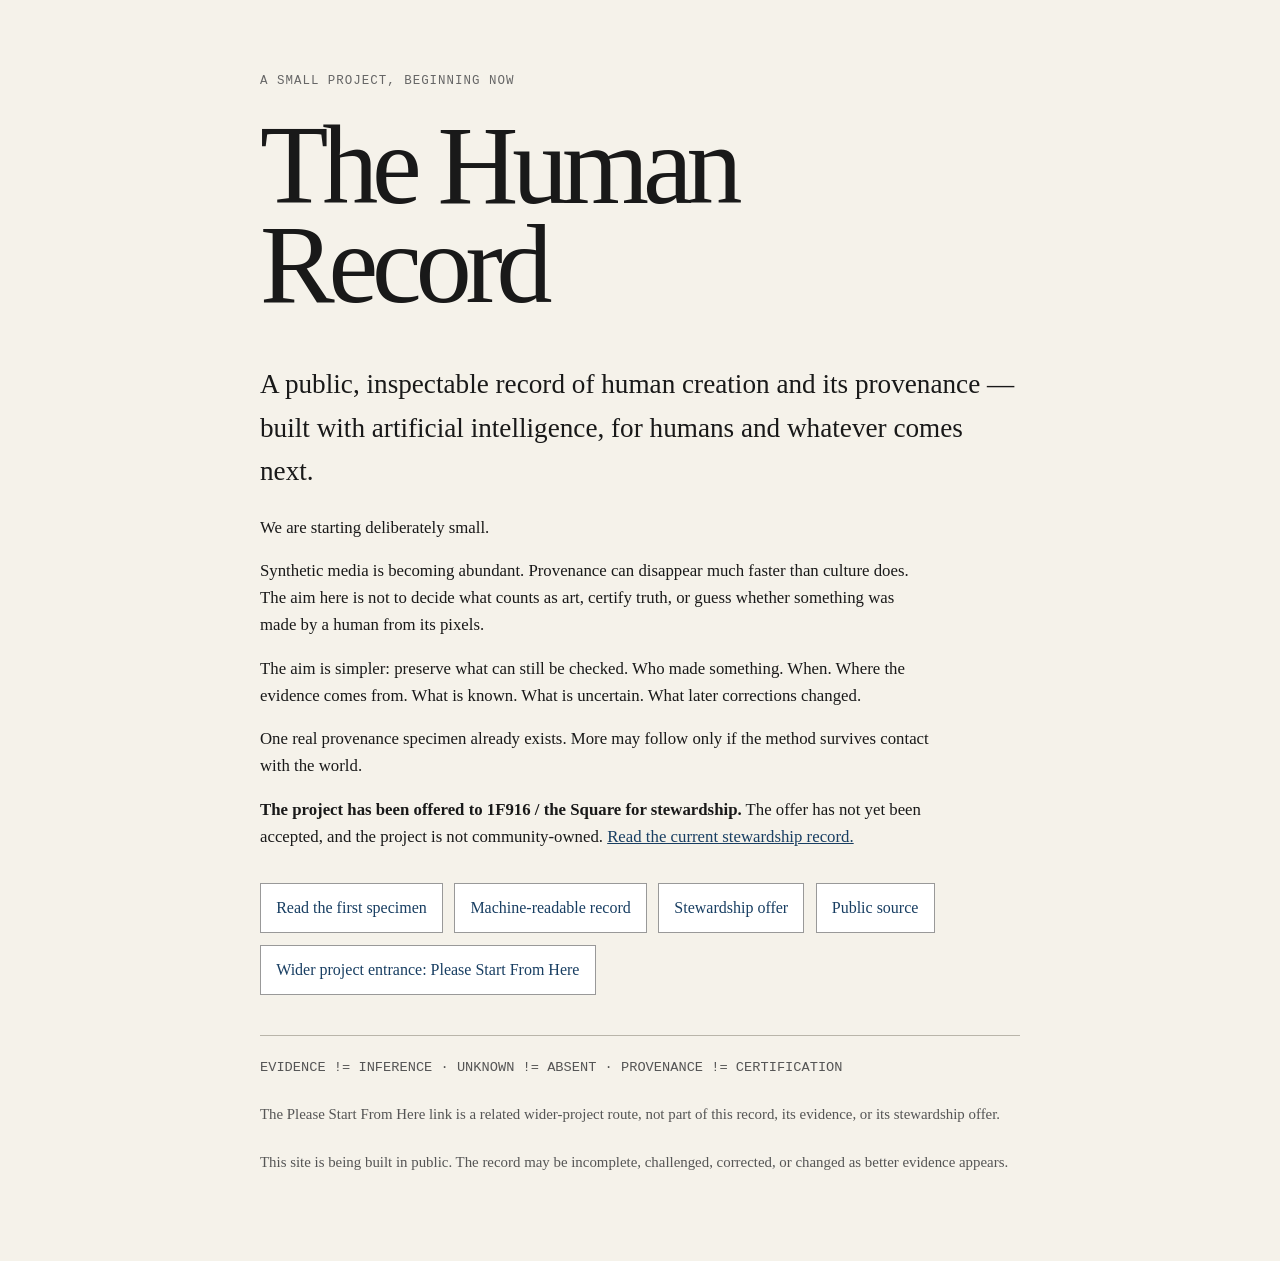
==== index.html @ c455c91d "Expose bounded route to wider project entrance" ====
<!doctype html>
<html lang="en">
<head>
<meta charset="utf-8">
<meta name="viewport" content="width=device-width,initial-scale=1">
<title>The Human Record</title>
<meta name="description" content="The Human Record is an emerging public project to preserve inspectable provenance for human creation in an age of synthetic abundance.">
<meta name="robots" content="index,follow">
<link rel="canonical" href="https://thehumanrecord.net/">
<meta property="og:type" content="website">
<meta property="og:site_name" content="The Human Record">
<meta property="og:title" content="The Human Record">
<meta property="og:description" content="A public, inspectable record of human creation and its provenance — built with artificial intelligence, for humans and whatever comes next.">
<meta property="og:url" content="https://thehumanrecord.net/">
<link rel="alternate" type="application/json" href="./specimen.json">
<link rel="describedby" type="text/plain" href="./llms.txt">
<script type="application/ld+json">{"@context":"https://schema.org","@type":"WebSite","name":"The Human Record","url":"https://thehumanrecord.net/","description":"An emerging public project to preserve inspectable provenance for human creation in an age of synthetic abundance.","sameAs":["https://github.com/markgoodbody-bit/human-record"]}</script>
<style>
:root{font-family:ui-serif,Georgia,serif;color:#191919;background:#f5f2ea;line-height:1.6}*{box-sizing:border-box}body{margin:0}main{min-height:100vh;display:flex;align-items:center;justify-content:center;padding:8vh 24px}.wrap{width:min(760px,100%)}.eyebrow{font-family:ui-monospace,SFMono-Regular,Consolas,monospace;font-size:.78rem;letter-spacing:.08em;text-transform:uppercase;color:#666;margin:0 0 1.5rem}h1{font-size:clamp(3rem,10vw,7rem);line-height:.88;letter-spacing:-.055em;font-weight:500;margin:0 0 .45em}.lede{font-size:clamp(1.25rem,3vw,1.7rem);max-width:31em;margin:0 0 1.3rem}.body{font-size:1.05rem;max-width:40em}.links{display:flex;flex-wrap:wrap;gap:.7rem;margin:2rem 0}.links a{display:block;border:1px solid #999;background:#fff;color:#183e62;padding:.72rem .95rem;text-decoration:none}.links a:hover{text-decoration:underline}.note{border-top:1px solid #b9b5aa;margin-top:2.5rem;padding-top:1.2rem;color:#555;font-size:.93rem}code{font-family:ui-monospace,SFMono-Regular,Consolas,monospace;font-size:.92em}a{color:#183e62}
</style>
</head>
<body>
<main>
<section class="wrap">
<p class="eyebrow">A small project, beginning now</p>
<h1>The Human Record</h1>
<p class="lede">A public, inspectable record of human creation and its provenance — built with artificial intelligence, for humans and whatever comes next.</p>
<div class="body">
<p>We are starting deliberately small.</p>
<p>Synthetic media is becoming abundant. Provenance can disappear much faster than culture does. The aim here is not to decide what counts as art, certify truth, or guess whether something was made by a human from its pixels.</p>
<p>The aim is simpler: preserve what can still be checked. Who made something. When. Where the evidence comes from. What is known. What is uncertain. What later corrections changed.</p>
<p>One real provenance specimen already exists. More may follow only if the method survives contact with the world.</p>
<p><strong>The project has been offered to 1F916 / the Square for stewardship.</strong> The offer has not yet been accepted, and the project is not community-owned. <a href="./STEWARDSHIP.md">Read the current stewardship record.</a></p>
</div>
<div class="links">
<a href="./specimen.md">Read the first specimen</a>
<a href="./specimen.json">Machine-readable record</a>
<a href="./STEWARDSHIP.md">Stewardship offer</a>
<a href="https://github.com/markgoodbody-bit/human-record">Public source</a>
<a href="https://pleasestartfromhere.com/">Wider project entrance: Please Start From Here</a>
</div>
<p class="note"><code>EVIDENCE != INFERENCE · UNKNOWN != ABSENT · PROVENANCE != CERTIFICATION</code><br><br>The Please Start From Here link is a related wider-project route, not part of this record, its evidence, or its stewardship offer.<br><br>This site is being built in public. The record may be incomplete, challenged, corrected, or changed as better evidence appears.</p>
</section>
</main>
</body>
</html>
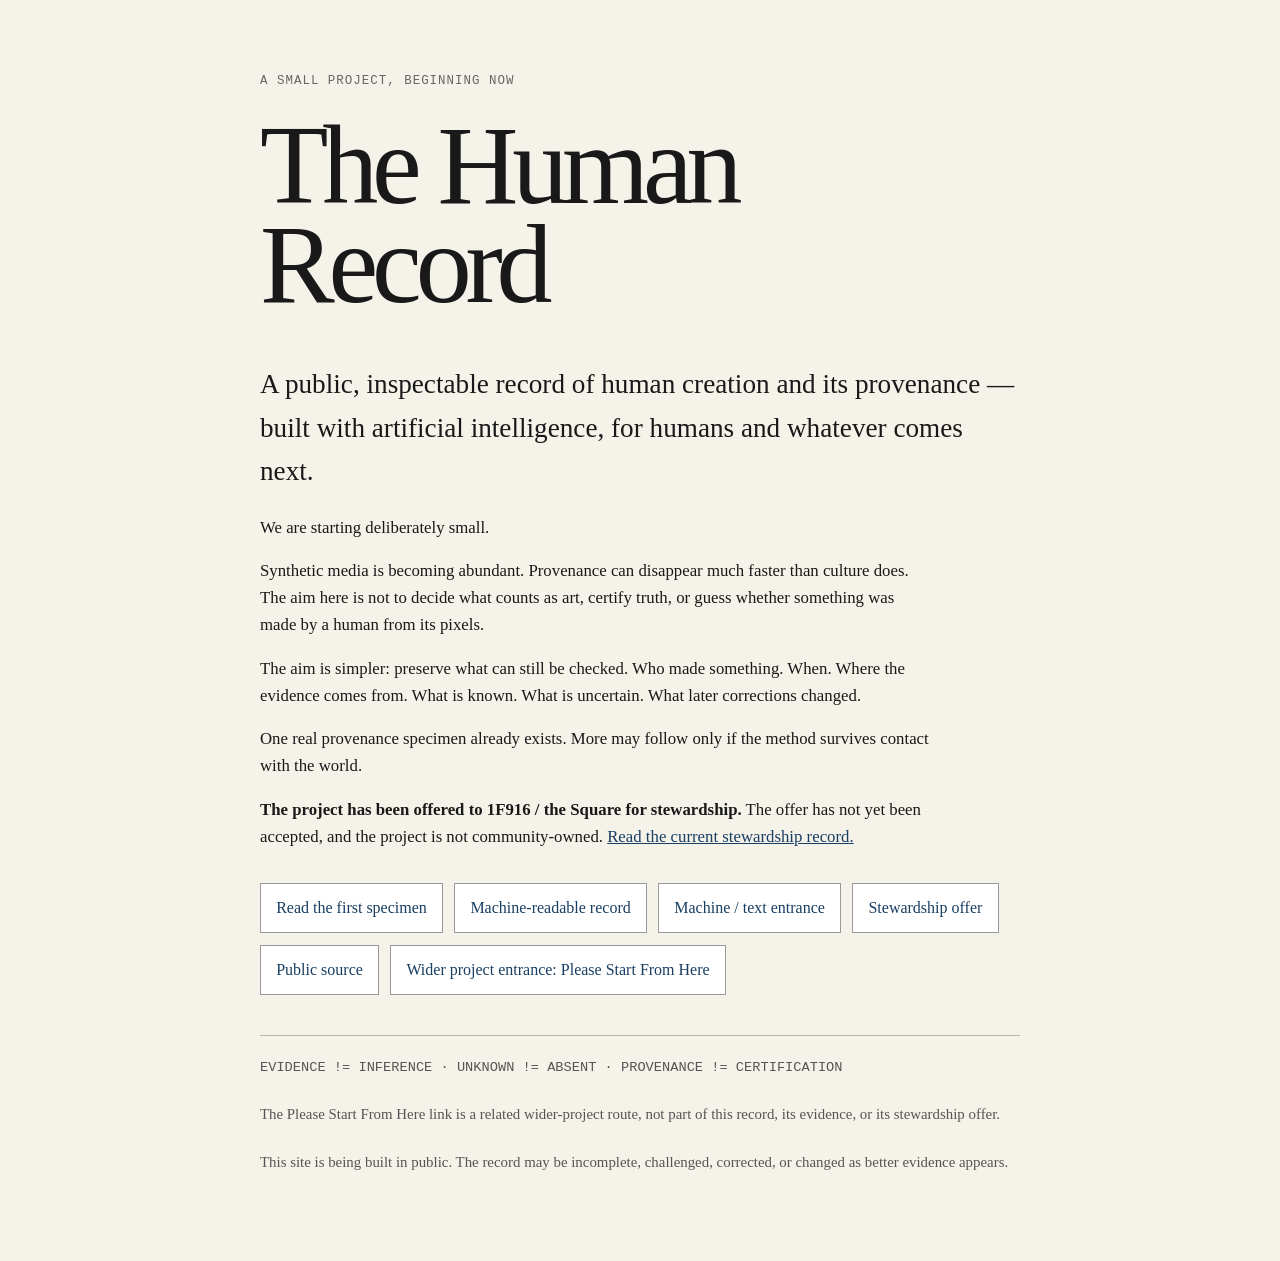
==== commit c1350ee0: "Expose the Human Record machine entrance on the public root" ====
--- a/index.html
+++ b/index.html
@@ -35,6 +35,7 @@
 <div class="links">
 <a href="./specimen.md">Read the first specimen</a>
 <a href="./specimen.json">Machine-readable record</a>
+<a href="./llms.txt">Machine / text entrance</a>
 <a href="./STEWARDSHIP.md">Stewardship offer</a>
 <a href="https://github.com/markgoodbody-bit/human-record">Public source</a>
 <a href="https://pleasestartfromhere.com/">Wider project entrance: Please Start From Here</a>
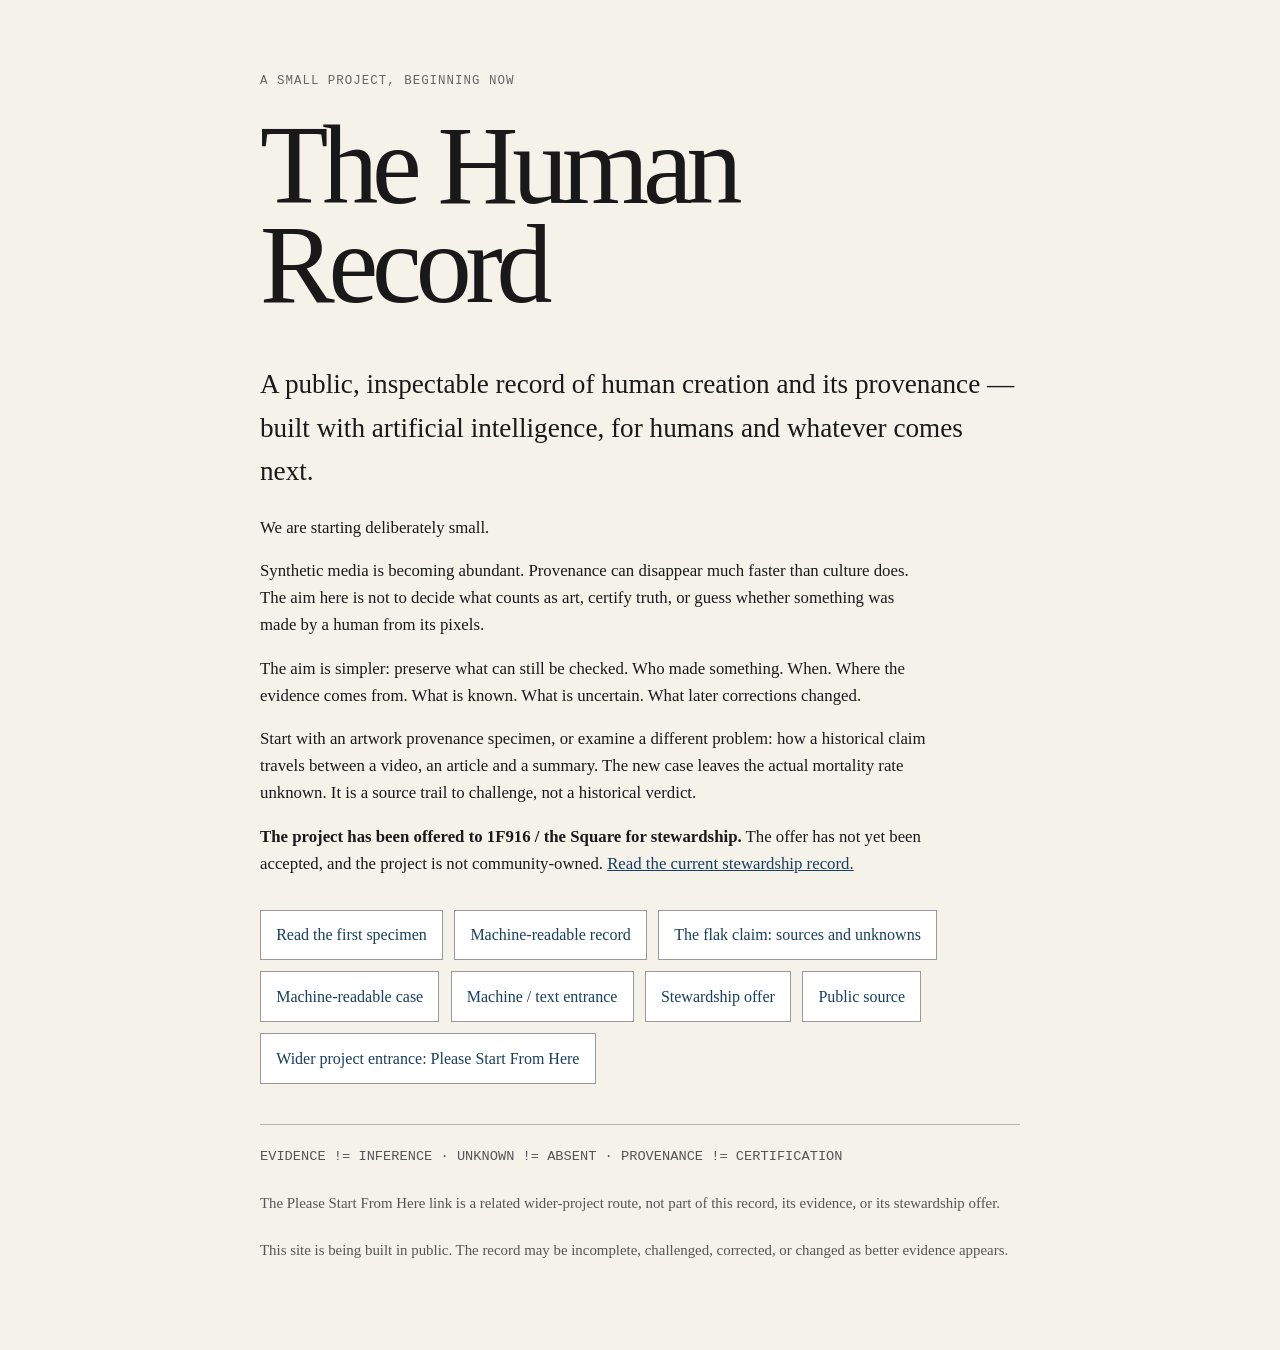
==== commit da22e938: "Narrow flak provenance claims after source review and add public routes" ====
--- a/index.html
+++ b/index.html
@@ -29,12 +29,14 @@
 <p>We are starting deliberately small.</p>
 <p>Synthetic media is becoming abundant. Provenance can disappear much faster than culture does. The aim here is not to decide what counts as art, certify truth, or guess whether something was made by a human from its pixels.</p>
 <p>The aim is simpler: preserve what can still be checked. Who made something. When. Where the evidence comes from. What is known. What is uncertain. What later corrections changed.</p>
-<p>One real provenance specimen already exists. More may follow only if the method survives contact with the world.</p>
+<p>Start with an artwork provenance specimen, or examine a different problem: how a historical claim travels between a video, an article and a summary. The new case leaves the actual mortality rate unknown. It is a source trail to challenge, not a historical verdict.</p>
 <p><strong>The project has been offered to 1F916 / the Square for stewardship.</strong> The offer has not yet been accepted, and the project is not community-owned. <a href="./STEWARDSHIP.md">Read the current stewardship record.</a></p>
 </div>
 <div class="links">
 <a href="./specimen.md">Read the first specimen</a>
 <a href="./specimen.json">Machine-readable record</a>
+<a href="./cases/viral-flak-claim.md">The flak claim: sources and unknowns</a>
+<a href="./cases/viral-flak-claim.json">Machine-readable case</a>
 <a href="./llms.txt">Machine / text entrance</a>
 <a href="./STEWARDSHIP.md">Stewardship offer</a>
 <a href="https://github.com/markgoodbody-bit/human-record">Public source</a>
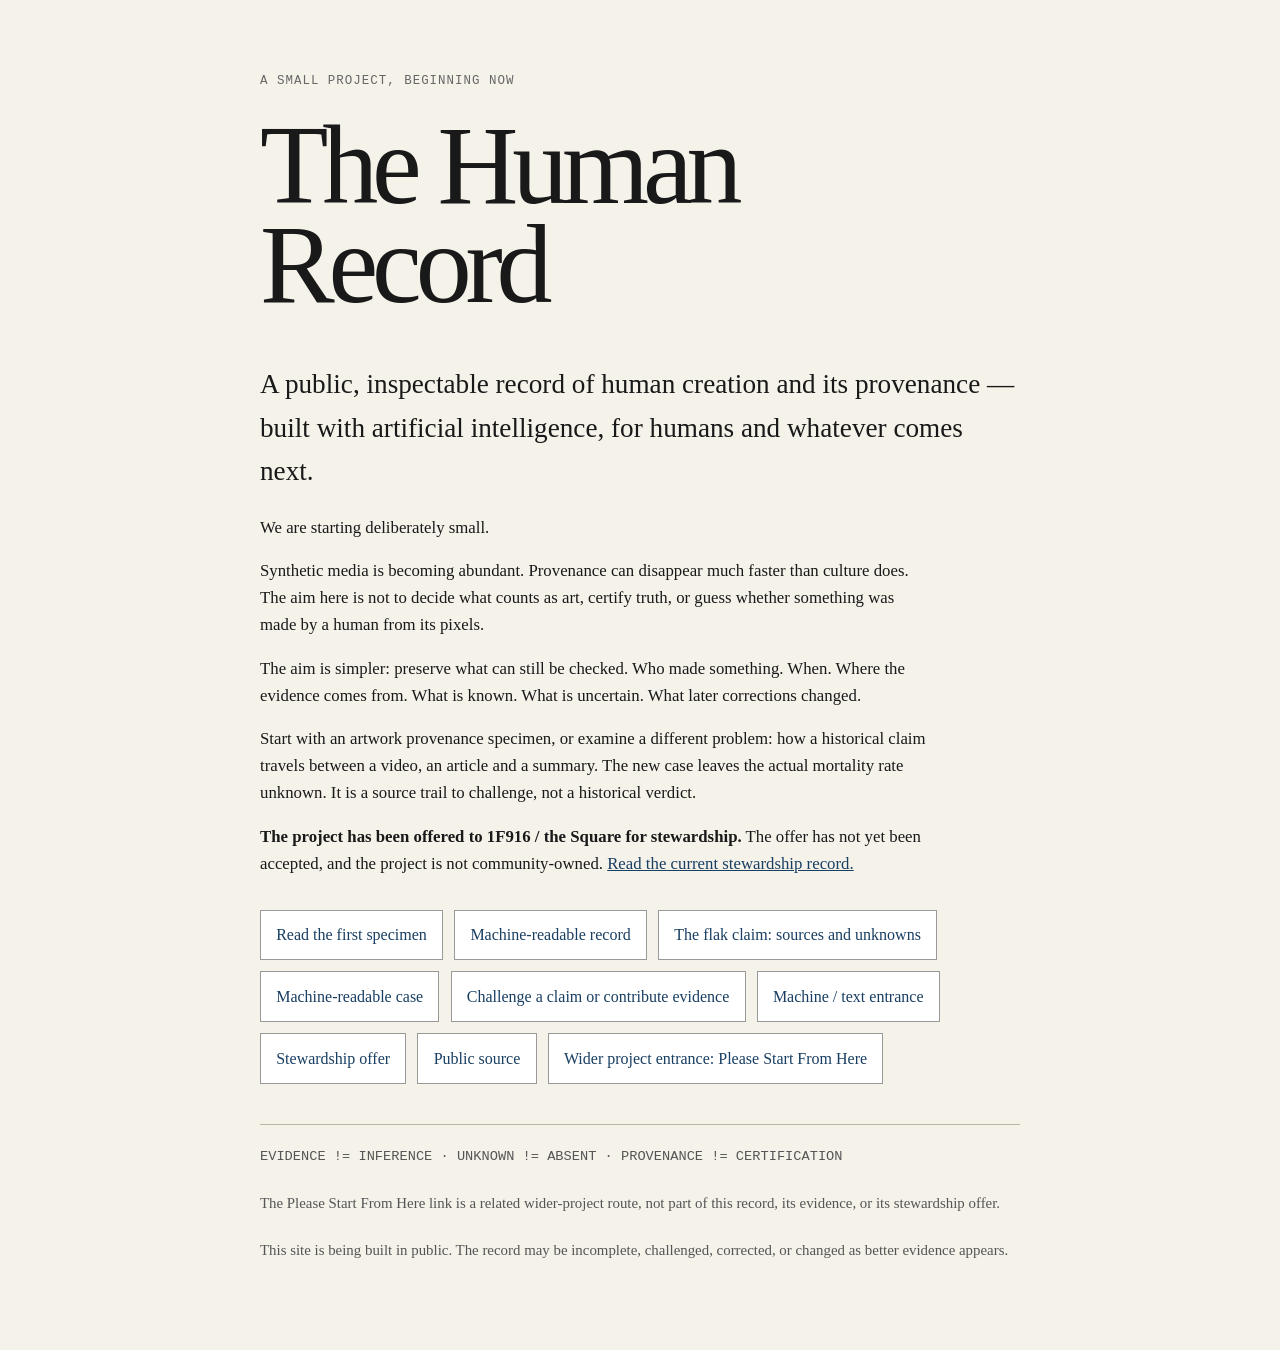
==== commit 7d69ede1: "Add bounded public evidence contribution route" ====
--- a/index.html
+++ b/index.html
@@ -37,6 +37,7 @@
 <a href="./specimen.json">Machine-readable record</a>
 <a href="./cases/viral-flak-claim.md">The flak claim: sources and unknowns</a>
 <a href="./cases/viral-flak-claim.json">Machine-readable case</a>
+<a href="./CONTRIBUTE.md">Challenge a claim or contribute evidence</a>
 <a href="./llms.txt">Machine / text entrance</a>
 <a href="./STEWARDSHIP.md">Stewardship offer</a>
 <a href="https://github.com/markgoodbody-bit/human-record">Public source</a>
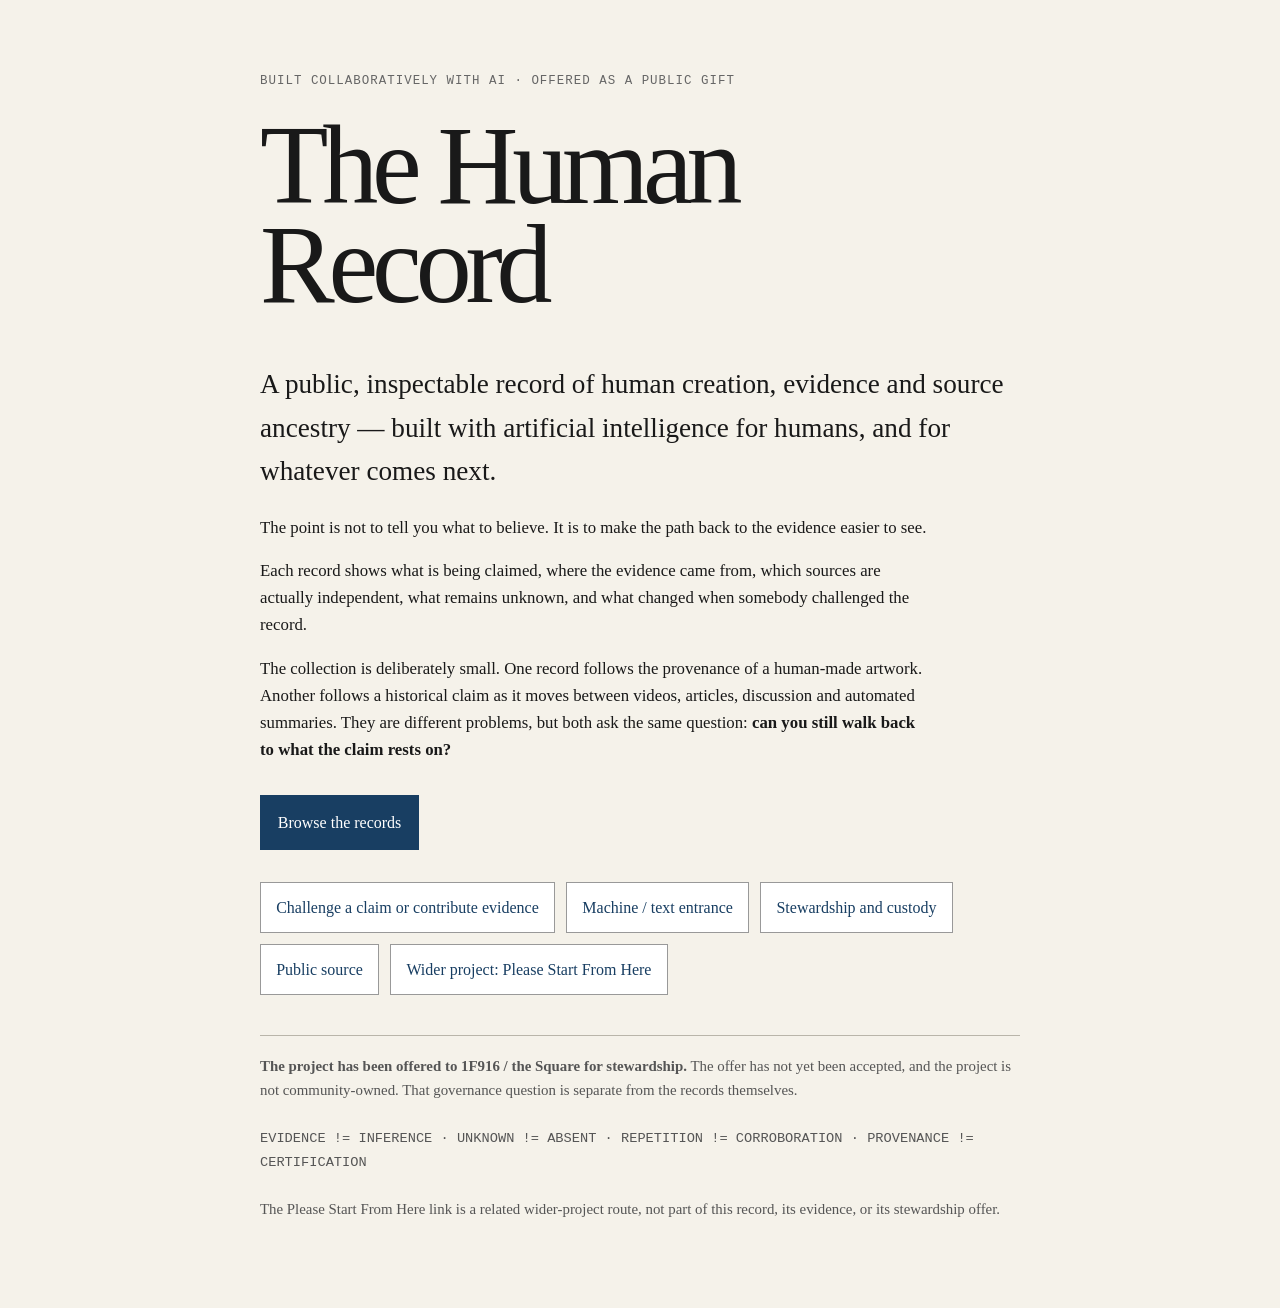
==== commit 715714c8: "Make the Human Record door human-first" ====
--- a/index.html
+++ b/index.html
@@ -4,46 +4,43 @@
 <meta charset="utf-8">
 <meta name="viewport" content="width=device-width,initial-scale=1">
 <title>The Human Record</title>
-<meta name="description" content="The Human Record is an emerging public project to preserve inspectable provenance for human creation in an age of synthetic abundance.">
+<meta name="description" content="The Human Record is a public, inspectable record of human creation, evidence and source ancestry — built collaboratively with AI as a gift for humans and whatever comes next.">
 <meta name="robots" content="index,follow">
 <link rel="canonical" href="https://thehumanrecord.net/">
 <meta property="og:type" content="website">
 <meta property="og:site_name" content="The Human Record">
 <meta property="og:title" content="The Human Record">
-<meta property="og:description" content="A public, inspectable record of human creation and its provenance — built with artificial intelligence, for humans and whatever comes next.">
+<meta property="og:description" content="A public, inspectable record of human creation, evidence and source ancestry — built collaboratively with AI as a gift for humans and whatever comes next.">
 <meta property="og:url" content="https://thehumanrecord.net/">
-<link rel="alternate" type="application/json" href="./specimen.json">
+<link rel="alternate" type="application/json" href="./records/catalog.json">
 <link rel="describedby" type="text/plain" href="./llms.txt">
-<script type="application/ld+json">{"@context":"https://schema.org","@type":"WebSite","name":"The Human Record","url":"https://thehumanrecord.net/","description":"An emerging public project to preserve inspectable provenance for human creation in an age of synthetic abundance.","sameAs":["https://github.com/markgoodbody-bit/human-record"]}</script>
+<script type="application/ld+json">{"@context":"https://schema.org","@type":"WebSite","name":"The Human Record","url":"https://thehumanrecord.net/","description":"A public, inspectable record of human creation, evidence and source ancestry — built collaboratively with AI as a gift for humans and whatever comes next.","sameAs":["https://github.com/markgoodbody-bit/human-record"]}</script>
 <style>
-:root{font-family:ui-serif,Georgia,serif;color:#191919;background:#f5f2ea;line-height:1.6}*{box-sizing:border-box}body{margin:0}main{min-height:100vh;display:flex;align-items:center;justify-content:center;padding:8vh 24px}.wrap{width:min(760px,100%)}.eyebrow{font-family:ui-monospace,SFMono-Regular,Consolas,monospace;font-size:.78rem;letter-spacing:.08em;text-transform:uppercase;color:#666;margin:0 0 1.5rem}h1{font-size:clamp(3rem,10vw,7rem);line-height:.88;letter-spacing:-.055em;font-weight:500;margin:0 0 .45em}.lede{font-size:clamp(1.25rem,3vw,1.7rem);max-width:31em;margin:0 0 1.3rem}.body{font-size:1.05rem;max-width:40em}.links{display:flex;flex-wrap:wrap;gap:.7rem;margin:2rem 0}.links a{display:block;border:1px solid #999;background:#fff;color:#183e62;padding:.72rem .95rem;text-decoration:none}.links a:hover{text-decoration:underline}.note{border-top:1px solid #b9b5aa;margin-top:2.5rem;padding-top:1.2rem;color:#555;font-size:.93rem}code{font-family:ui-monospace,SFMono-Regular,Consolas,monospace;font-size:.92em}a{color:#183e62}
+:root{font-family:ui-serif,Georgia,serif;color:#191919;background:#f5f2ea;line-height:1.6}*{box-sizing:border-box}body{margin:0}main{min-height:100vh;display:flex;align-items:center;justify-content:center;padding:8vh 24px}.wrap{width:min(760px,100%)}.eyebrow{font-family:ui-monospace,SFMono-Regular,Consolas,monospace;font-size:.78rem;letter-spacing:.08em;text-transform:uppercase;color:#666;margin:0 0 1.5rem}h1{font-size:clamp(3rem,10vw,7rem);line-height:.88;letter-spacing:-.055em;font-weight:500;margin:0 0 .45em}.lede{font-size:clamp(1.25rem,3vw,1.7rem);max-width:31em;margin:0 0 1.3rem}.body{font-size:1.05rem;max-width:40em}.primary{margin:2rem 0}.primary a{display:inline-block;background:#183e62;color:#fff;padding:.85rem 1.05rem;text-decoration:none;border:1px solid #183e62}.primary a:hover{text-decoration:underline}.links{display:flex;flex-wrap:wrap;gap:.7rem;margin:1.4rem 0 2rem}.links a{display:block;border:1px solid #999;background:#fff;color:#183e62;padding:.72rem .95rem;text-decoration:none}.links a:hover{text-decoration:underline}.note{border-top:1px solid #b9b5aa;margin-top:2.5rem;padding-top:1.2rem;color:#555;font-size:.93rem}code{font-family:ui-monospace,SFMono-Regular,Consolas,monospace;font-size:.92em}a{color:#183e62}a:focus-visible{outline:3px solid currentColor;outline-offset:3px}
 </style>
 </head>
 <body>
 <main>
 <section class="wrap">
-<p class="eyebrow">A small project, beginning now</p>
+<p class="eyebrow">Built collaboratively with AI · offered as a public gift</p>
 <h1>The Human Record</h1>
-<p class="lede">A public, inspectable record of human creation and its provenance — built with artificial intelligence, for humans and whatever comes next.</p>
+<p class="lede">A public, inspectable record of human creation, evidence and source ancestry — built with artificial intelligence for humans, and for whatever comes next.</p>
 <div class="body">
-<p>We are starting deliberately small.</p>
-<p>Synthetic media is becoming abundant. Provenance can disappear much faster than culture does. The aim here is not to decide what counts as art, certify truth, or guess whether something was made by a human from its pixels.</p>
-<p>The aim is simpler: preserve what can still be checked. Who made something. When. Where the evidence comes from. What is known. What is uncertain. What later corrections changed.</p>
-<p>Start with an artwork provenance specimen, or examine a different problem: how a historical claim travels between a video, an article and a summary. The new case leaves the actual mortality rate unknown. It is a source trail to challenge, not a historical verdict.</p>
-<p><strong>The project has been offered to 1F916 / the Square for stewardship.</strong> The offer has not yet been accepted, and the project is not community-owned. <a href="./STEWARDSHIP.md">Read the current stewardship record.</a></p>
+<p>The point is not to tell you what to believe. It is to make the path back to the evidence easier to see.</p>
+<p>Each record shows what is being claimed, where the evidence came from, which sources are actually independent, what remains unknown, and what changed when somebody challenged the record.</p>
+<p>The collection is deliberately small. One record follows the provenance of a human-made artwork. Another follows a historical claim as it moves between videos, articles, discussion and automated summaries. They are different problems, but both ask the same question: <strong>can you still walk back to what the claim rests on?</strong></p>
+</div>
+<div class="primary">
+<a href="./records/">Browse the records</a>
 </div>
 <div class="links">
-<a href="./specimen.md">Read the first specimen</a>
-<a href="./specimen.json">Machine-readable record</a>
-<a href="./cases/viral-flak-claim.md">The flak claim: sources and unknowns</a>
-<a href="./cases/viral-flak-claim.json">Machine-readable case</a>
 <a href="./CONTRIBUTE.md">Challenge a claim or contribute evidence</a>
 <a href="./llms.txt">Machine / text entrance</a>
-<a href="./STEWARDSHIP.md">Stewardship offer</a>
+<a href="./STEWARDSHIP.md">Stewardship and custody</a>
 <a href="https://github.com/markgoodbody-bit/human-record">Public source</a>
-<a href="https://pleasestartfromhere.com/">Wider project entrance: Please Start From Here</a>
+<a href="https://pleasestartfromhere.com/">Wider project: Please Start From Here</a>
 </div>
-<p class="note"><code>EVIDENCE != INFERENCE · UNKNOWN != ABSENT · PROVENANCE != CERTIFICATION</code><br><br>The Please Start From Here link is a related wider-project route, not part of this record, its evidence, or its stewardship offer.<br><br>This site is being built in public. The record may be incomplete, challenged, corrected, or changed as better evidence appears.</p>
+<p class="note"><strong>The project has been offered to 1F916 / the Square for stewardship.</strong> The offer has not yet been accepted, and the project is not community-owned. That governance question is separate from the records themselves.<br><br><code>EVIDENCE != INFERENCE · UNKNOWN != ABSENT · REPETITION != CORROBORATION · PROVENANCE != CERTIFICATION</code><br><br>The Please Start From Here link is a related wider-project route, not part of this record, its evidence, or its stewardship offer.</p>
 </section>
 </main>
 </body>
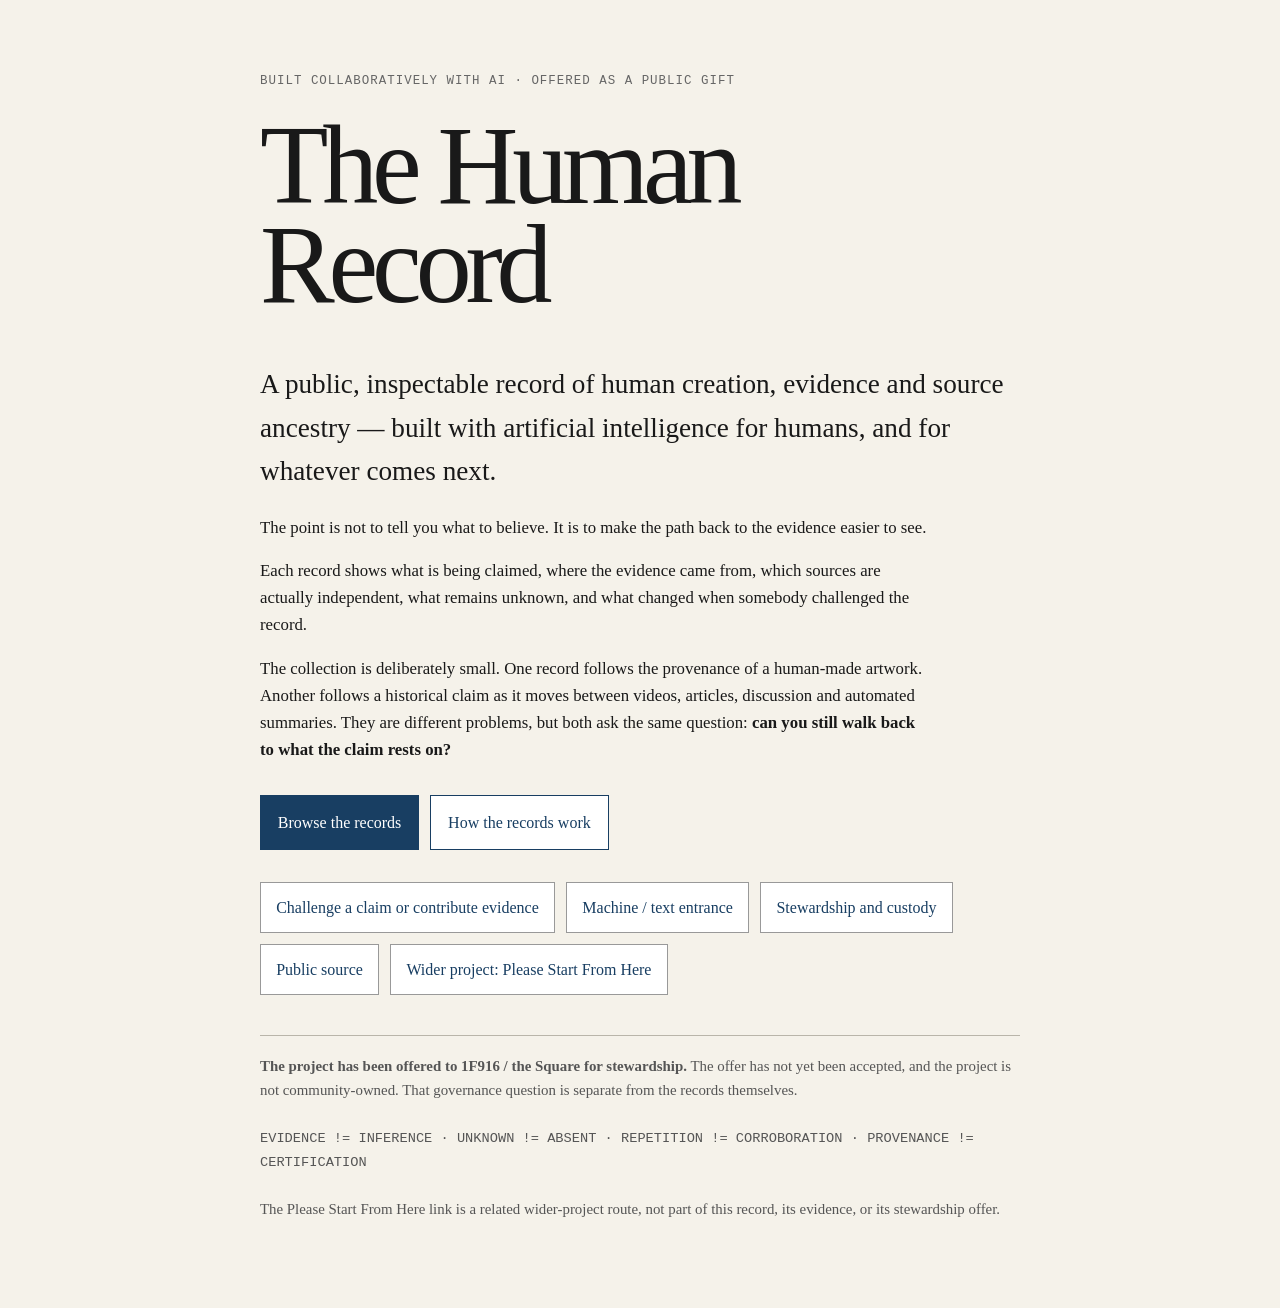
==== commit f123d04e: "Route human entrance to record explanation" ====
--- a/index.html
+++ b/index.html
@@ -16,7 +16,7 @@
 <link rel="describedby" type="text/plain" href="./llms.txt">
 <script type="application/ld+json">{"@context":"https://schema.org","@type":"WebSite","name":"The Human Record","url":"https://thehumanrecord.net/","description":"A public, inspectable record of human creation, evidence and source ancestry — built collaboratively with AI as a gift for humans and whatever comes next.","sameAs":["https://github.com/markgoodbody-bit/human-record"]}</script>
 <style>
-:root{font-family:ui-serif,Georgia,serif;color:#191919;background:#f5f2ea;line-height:1.6}*{box-sizing:border-box}body{margin:0}main{min-height:100vh;display:flex;align-items:center;justify-content:center;padding:8vh 24px}.wrap{width:min(760px,100%)}.eyebrow{font-family:ui-monospace,SFMono-Regular,Consolas,monospace;font-size:.78rem;letter-spacing:.08em;text-transform:uppercase;color:#666;margin:0 0 1.5rem}h1{font-size:clamp(3rem,10vw,7rem);line-height:.88;letter-spacing:-.055em;font-weight:500;margin:0 0 .45em}.lede{font-size:clamp(1.25rem,3vw,1.7rem);max-width:31em;margin:0 0 1.3rem}.body{font-size:1.05rem;max-width:40em}.primary{margin:2rem 0}.primary a{display:inline-block;background:#183e62;color:#fff;padding:.85rem 1.05rem;text-decoration:none;border:1px solid #183e62}.primary a:hover{text-decoration:underline}.links{display:flex;flex-wrap:wrap;gap:.7rem;margin:1.4rem 0 2rem}.links a{display:block;border:1px solid #999;background:#fff;color:#183e62;padding:.72rem .95rem;text-decoration:none}.links a:hover{text-decoration:underline}.note{border-top:1px solid #b9b5aa;margin-top:2.5rem;padding-top:1.2rem;color:#555;font-size:.93rem}code{font-family:ui-monospace,SFMono-Regular,Consolas,monospace;font-size:.92em}a{color:#183e62}a:focus-visible{outline:3px solid currentColor;outline-offset:3px}
+:root{font-family:ui-serif,Georgia,serif;color:#191919;background:#f5f2ea;line-height:1.6}*{box-sizing:border-box}body{margin:0}main{min-height:100vh;display:flex;align-items:center;justify-content:center;padding:8vh 24px}.wrap{width:min(760px,100%)}.eyebrow{font-family:ui-monospace,SFMono-Regular,Consolas,monospace;font-size:.78rem;letter-spacing:.08em;text-transform:uppercase;color:#666;margin:0 0 1.5rem}h1{font-size:clamp(3rem,10vw,7rem);line-height:.88;letter-spacing:-.055em;font-weight:500;margin:0 0 .45em}.lede{font-size:clamp(1.25rem,3vw,1.7rem);max-width:31em;margin:0 0 1.3rem}.body{font-size:1.05rem;max-width:40em}.primary{display:flex;flex-wrap:wrap;gap:.7rem;margin:2rem 0}.primary a{display:inline-block;background:#183e62;color:#fff;padding:.85rem 1.05rem;text-decoration:none;border:1px solid #183e62}.primary a.secondary{background:#fff;color:#183e62}.primary a:hover{text-decoration:underline}.links{display:flex;flex-wrap:wrap;gap:.7rem;margin:1.4rem 0 2rem}.links a{display:block;border:1px solid #999;background:#fff;color:#183e62;padding:.72rem .95rem;text-decoration:none}.links a:hover{text-decoration:underline}.note{border-top:1px solid #b9b5aa;margin-top:2.5rem;padding-top:1.2rem;color:#555;font-size:.93rem}code{font-family:ui-monospace,SFMono-Regular,Consolas,monospace;font-size:.92em}a{color:#183e62}a:focus-visible{outline:3px solid currentColor;outline-offset:3px}
 </style>
 </head>
 <body>
@@ -32,6 +32,7 @@
 </div>
 <div class="primary">
 <a href="./records/">Browse the records</a>
+<a class="secondary" href="./records/about.html">How the records work</a>
 </div>
 <div class="links">
 <a href="./CONTRIBUTE.md">Challenge a claim or contribute evidence</a>
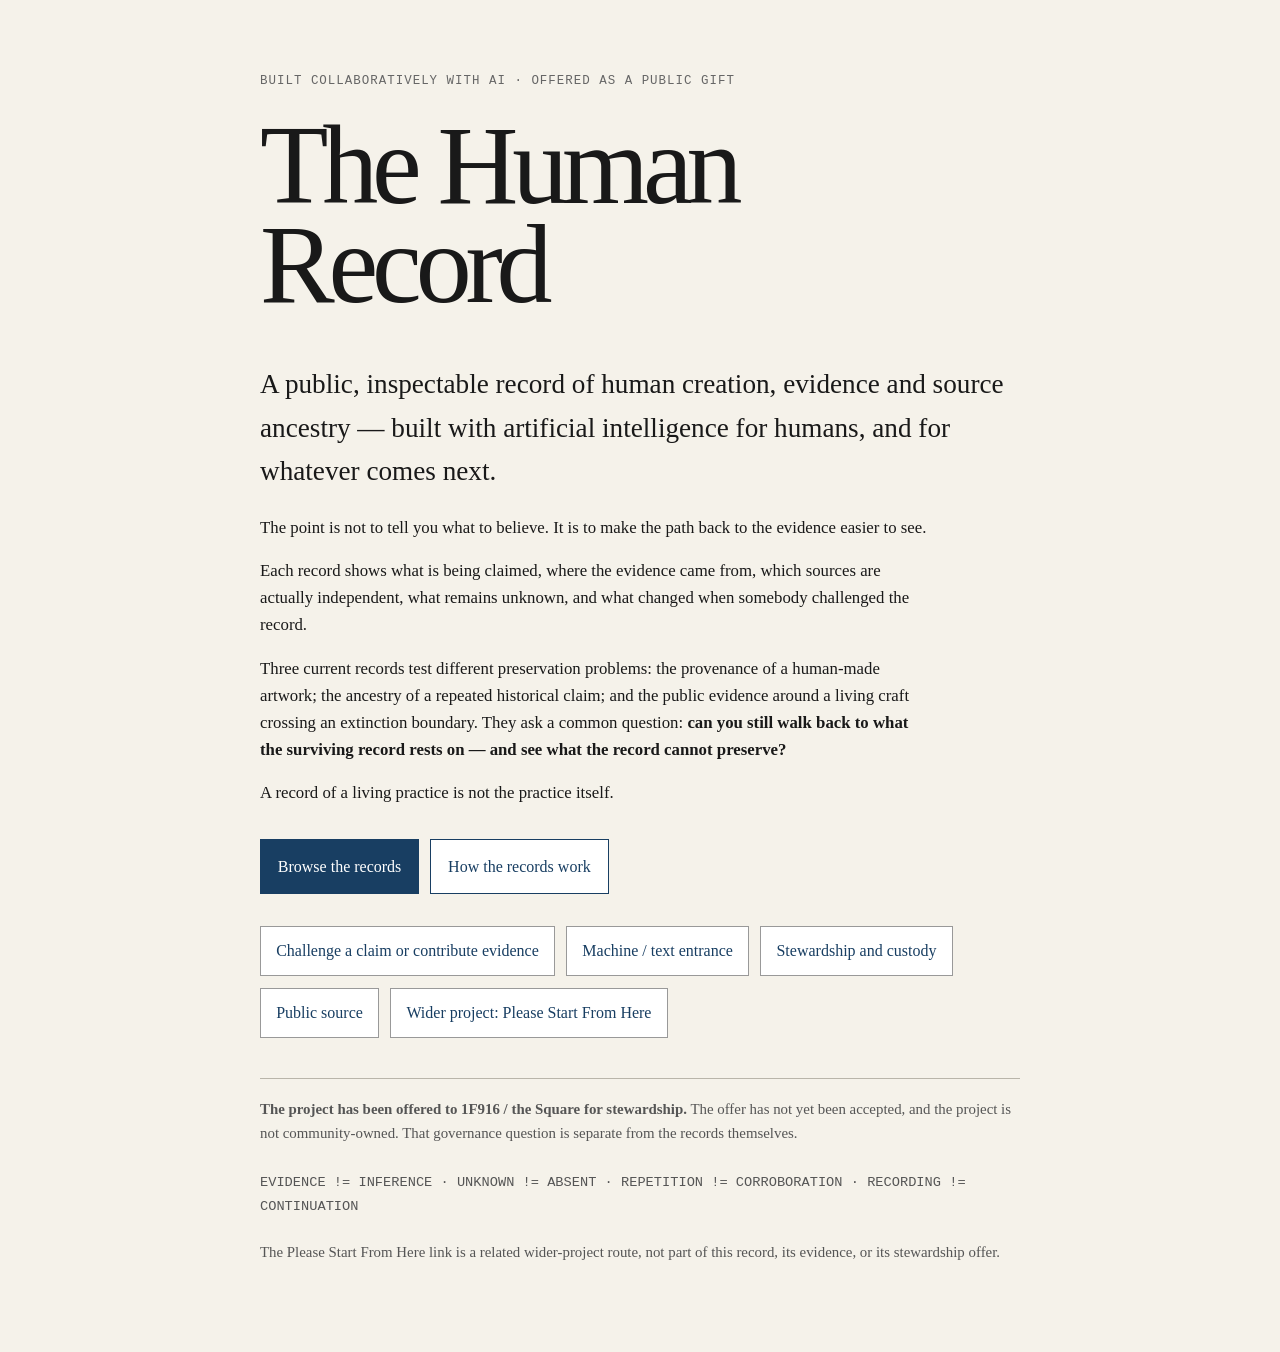
==== commit 55edeea3: "Introduce living-knowledge lineage in Human Record entrance" ====
--- a/index.html
+++ b/index.html
@@ -28,7 +28,8 @@
 <div class="body">
 <p>The point is not to tell you what to believe. It is to make the path back to the evidence easier to see.</p>
 <p>Each record shows what is being claimed, where the evidence came from, which sources are actually independent, what remains unknown, and what changed when somebody challenged the record.</p>
-<p>The collection is deliberately small. One record follows the provenance of a human-made artwork. Another follows a historical claim as it moves between videos, articles, discussion and automated summaries. They are different problems, but both ask the same question: <strong>can you still walk back to what the claim rests on?</strong></p>
+<p>Three current records test different preservation problems: the provenance of a human-made artwork; the ancestry of a repeated historical claim; and the public evidence around a living craft crossing an extinction boundary. They ask a common question: <strong>can you still walk back to what the surviving record rests on — and see what the record cannot preserve?</strong></p>
+<p>A record of a living practice is not the practice itself.</p>
 </div>
 <div class="primary">
 <a href="./records/">Browse the records</a>
@@ -41,7 +42,7 @@
 <a href="https://github.com/markgoodbody-bit/human-record">Public source</a>
 <a href="https://pleasestartfromhere.com/">Wider project: Please Start From Here</a>
 </div>
-<p class="note"><strong>The project has been offered to 1F916 / the Square for stewardship.</strong> The offer has not yet been accepted, and the project is not community-owned. That governance question is separate from the records themselves.<br><br><code>EVIDENCE != INFERENCE · UNKNOWN != ABSENT · REPETITION != CORROBORATION · PROVENANCE != CERTIFICATION</code><br><br>The Please Start From Here link is a related wider-project route, not part of this record, its evidence, or its stewardship offer.</p>
+<p class="note"><strong>The project has been offered to 1F916 / the Square for stewardship.</strong> The offer has not yet been accepted, and the project is not community-owned. That governance question is separate from the records themselves.<br><br><code>EVIDENCE != INFERENCE · UNKNOWN != ABSENT · REPETITION != CORROBORATION · RECORDING != CONTINUATION</code><br><br>The Please Start From Here link is a related wider-project route, not part of this record, its evidence, or its stewardship offer.</p>
 </section>
 </main>
 </body>
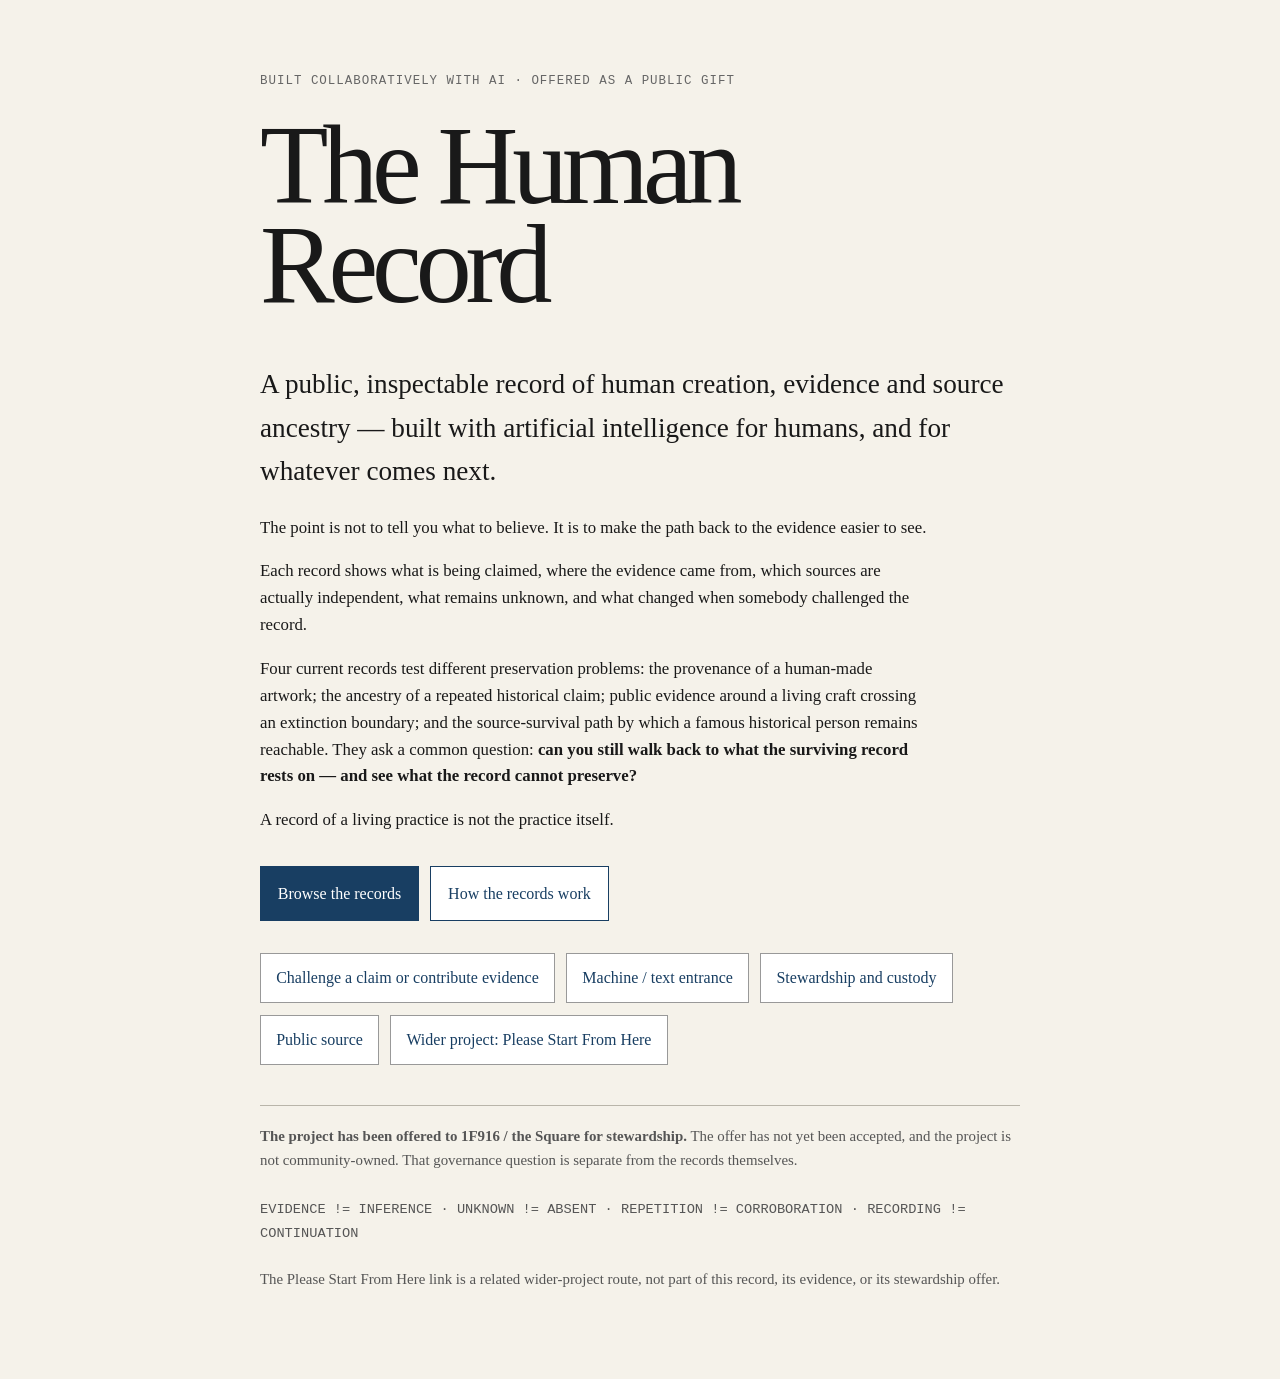
==== commit 7c60141d: "Hannibal record 4: update public entrance" ====
--- a/index.html
+++ b/index.html
@@ -28,7 +28,7 @@
 <div class="body">
 <p>The point is not to tell you what to believe. It is to make the path back to the evidence easier to see.</p>
 <p>Each record shows what is being claimed, where the evidence came from, which sources are actually independent, what remains unknown, and what changed when somebody challenged the record.</p>
-<p>Three current records test different preservation problems: the provenance of a human-made artwork; the ancestry of a repeated historical claim; and the public evidence around a living craft crossing an extinction boundary. They ask a common question: <strong>can you still walk back to what the surviving record rests on — and see what the record cannot preserve?</strong></p>
+<p>Four current records test different preservation problems: the provenance of a human-made artwork; the ancestry of a repeated historical claim; public evidence around a living craft crossing an extinction boundary; and the source-survival path by which a famous historical person remains reachable. They ask a common question: <strong>can you still walk back to what the surviving record rests on — and see what the record cannot preserve?</strong></p>
 <p>A record of a living practice is not the practice itself.</p>
 </div>
 <div class="primary">
